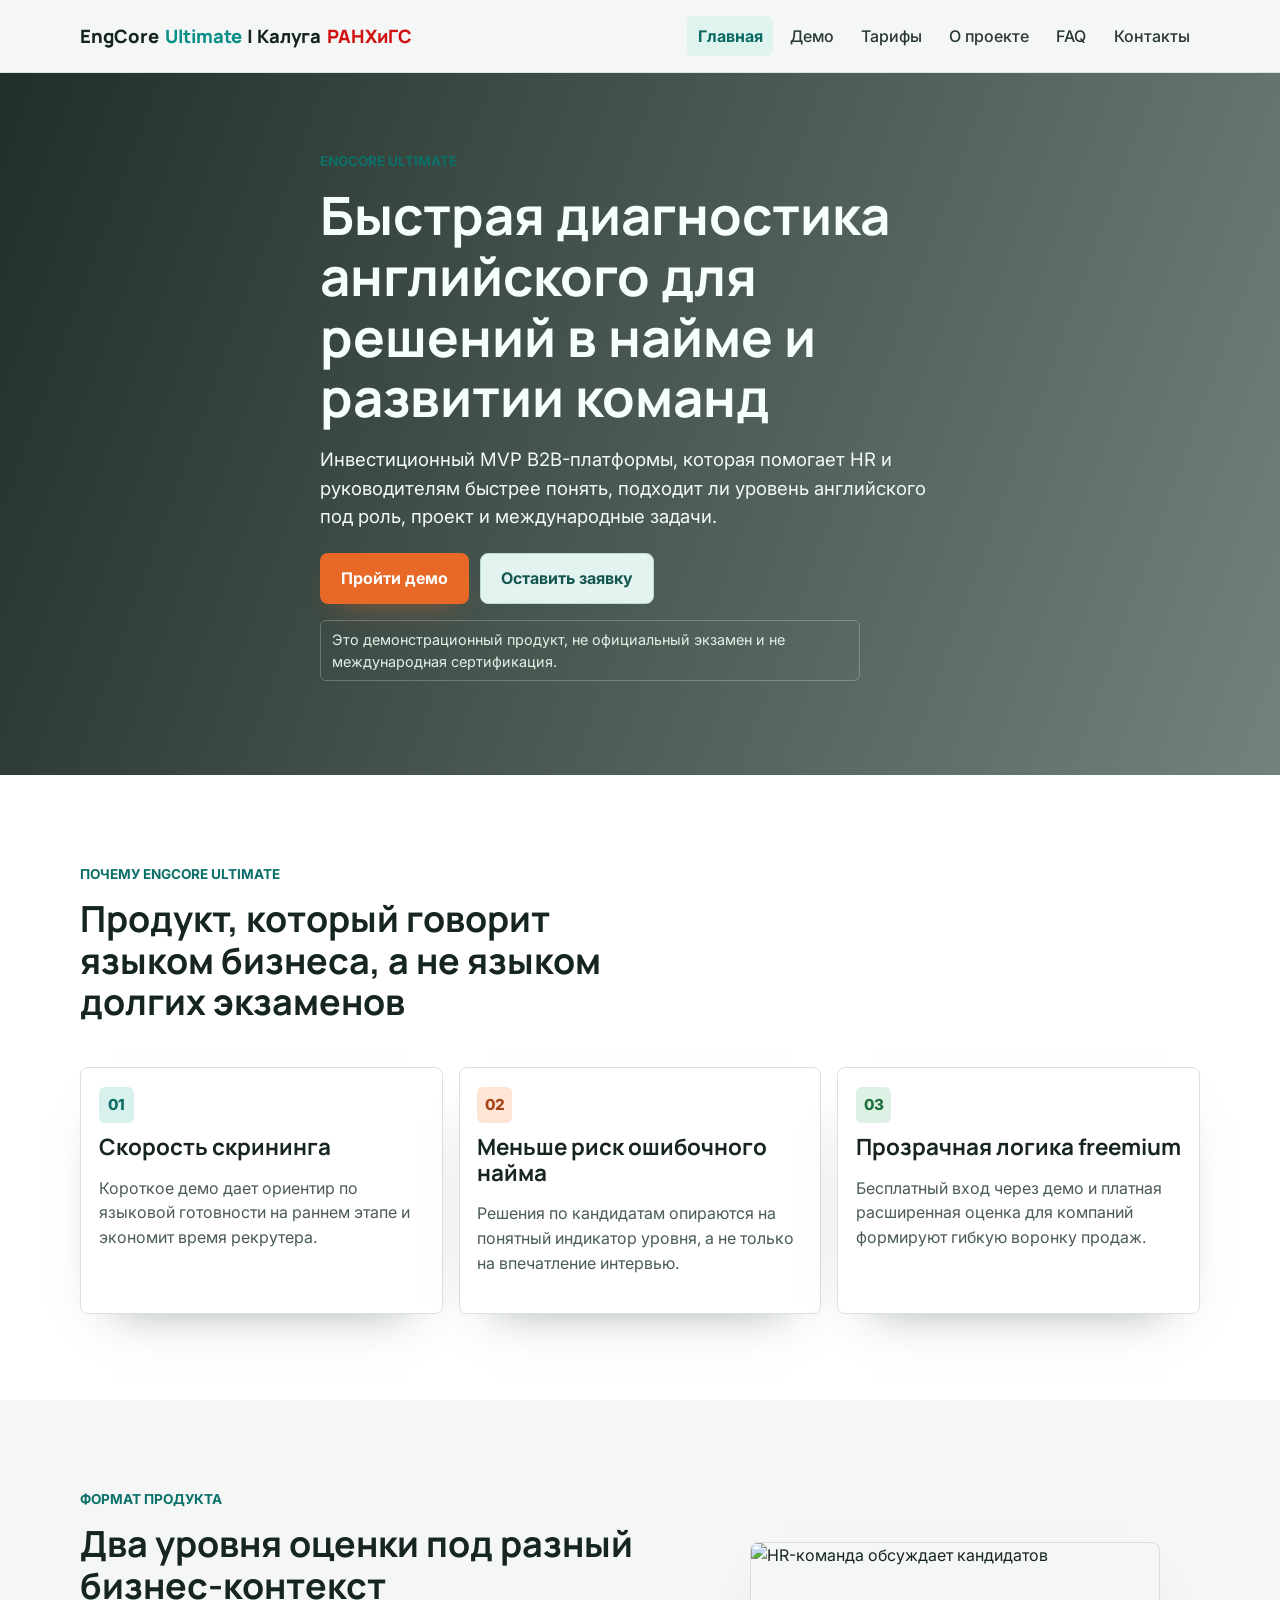
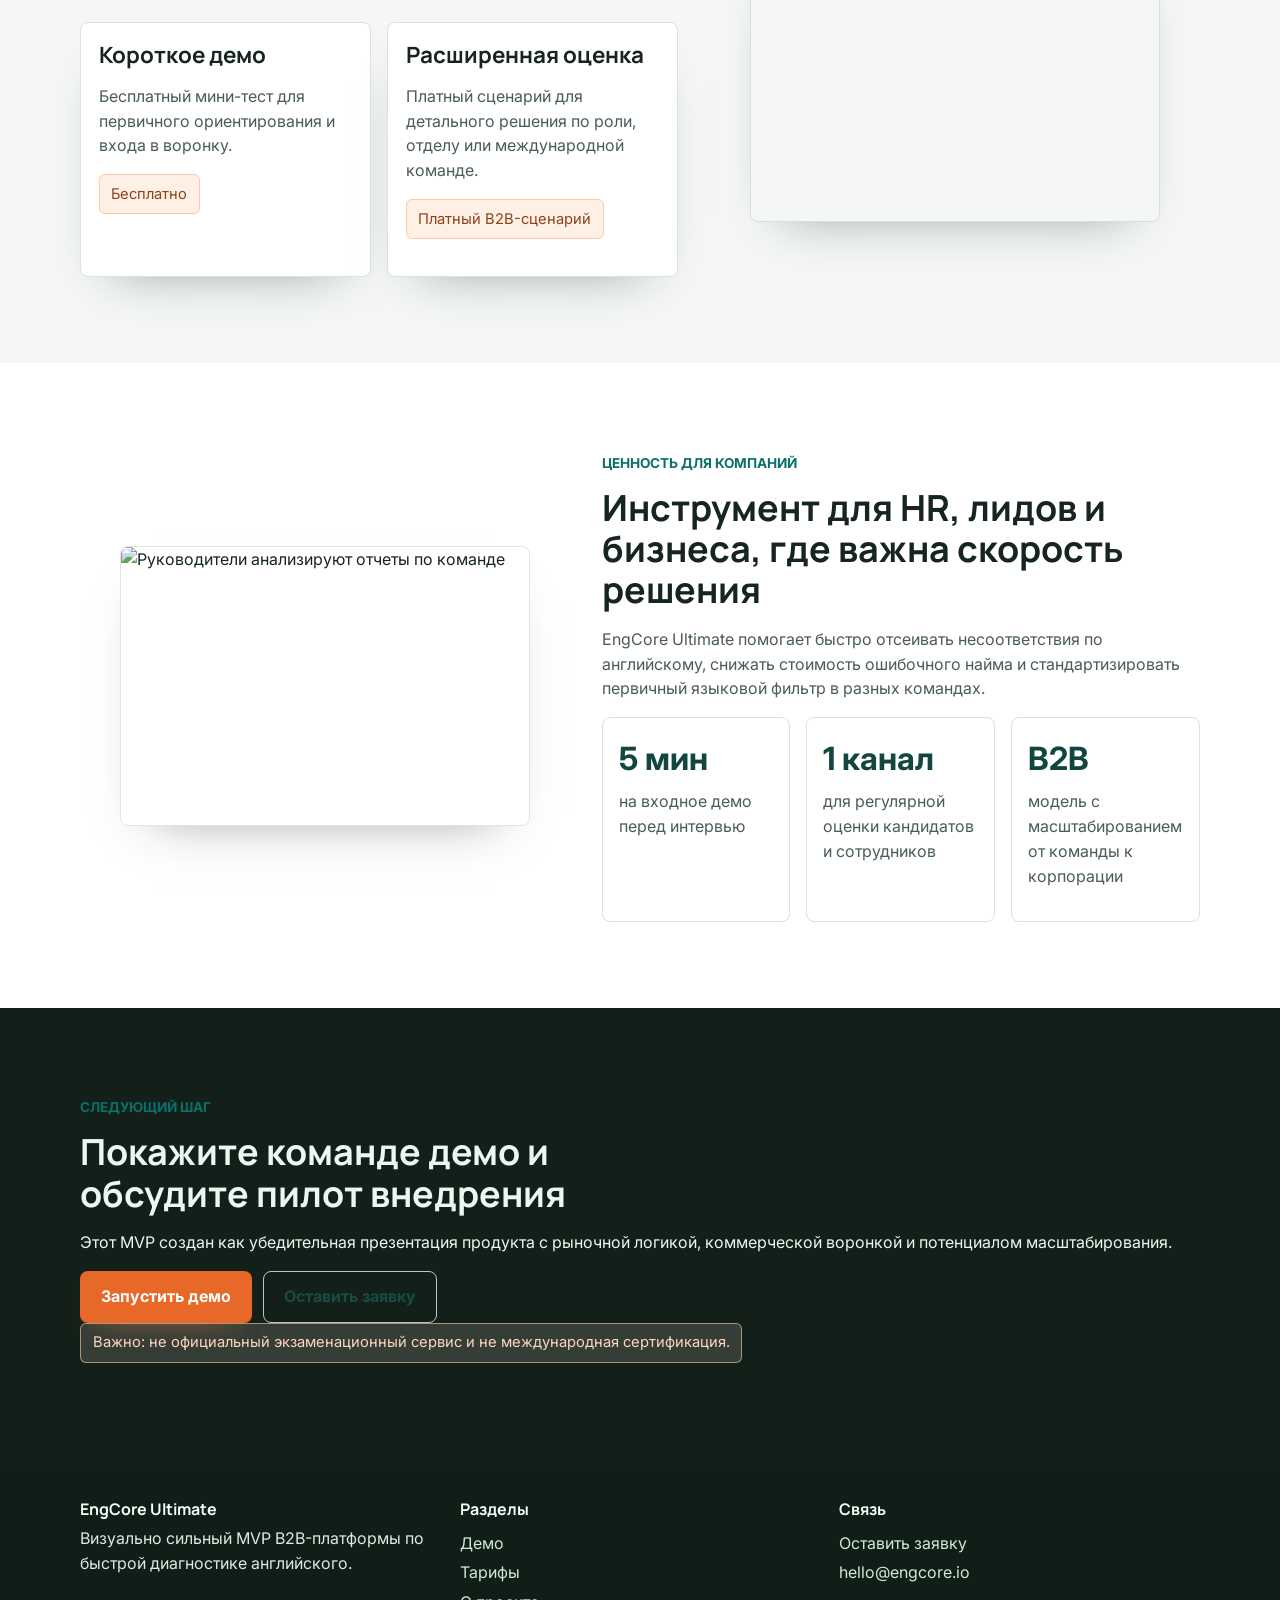
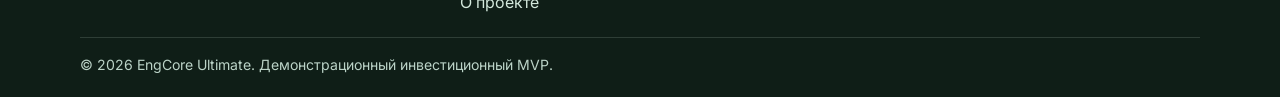
==== index.html @ 801c6eee "Initial commit" ====
<!doctype html>
<html lang="ru">
  <head>
    <meta charset="utf-8" />
    <meta name="viewport" content="width=device-width, initial-scale=1" />
    <title>EngCore Ultimate — B2B диагностика уровня английского</title>
    <meta
      name="description"
      content="EngCore Ultimate — визуально сильный MVP B2B-сервиса для быстрой диагностики английского у кандидатов и сотрудников."
    />
    <link rel="preconnect" href="https://fonts.googleapis.com" />
    <link rel="preconnect" href="https://fonts.gstatic.com" crossorigin />
    <link
      href="https://fonts.googleapis.com/css2?family=Inter:wght@400;500;600;700;800&family=Manrope:wght@600;700;800&display=swap"
      rel="stylesheet"
    />
    <link rel="stylesheet" href="assets/css/styles.css" />
  </head>
  <body data-page="home">
    <header class="site-header">
      <div class="container header-inner">
        <a class="logo" href="index.html"
          >EngCore <span>Ultimate</span> | Калуга <span class="logo-ranhigs">РАНХиГС</span></a
        >
        <button class="menu-toggle" type="button" aria-expanded="false" aria-controls="primary-nav">Меню</button>
        <nav class="primary-nav" id="primary-nav">
          <a href="index.html" data-page-link="home">Главная</a>
          <a href="demo.html" data-page-link="demo">Демо</a>
          <a href="pricing.html" data-page-link="pricing">Тарифы</a>
          <a href="about.html" data-page-link="about">О проекте</a>
          <a href="faq.html" data-page-link="faq">FAQ</a>
          <a href="contacts.html" data-page-link="contacts">Контакты</a>
        </nav>
      </div>
    </header>

    <main>
      <section
        class="hero"
        style="
          --hero-image: url('https://images.unsplash.com/photo-1552664730-d307ca884978?fm=webp&auto=format&fit=crop&w=1920&q=80');
        "
      >
        <div class="container hero__content" data-reveal>
          <span class="eyebrow">EngCore Ultimate</span>
          <h1>Быстрая диагностика английского для решений в найме и развитии команд</h1>
          <p class="lead">
            Инвестиционный MVP B2B-платформы, которая помогает HR и руководителям быстрее понять, подходит ли уровень
            английского под роль, проект и международные задачи.
          </p>
          <div class="hero-actions">
            <a class="btn btn-primary" href="demo.html">Пройти демо</a>
            <a class="btn btn-secondary" href="contacts.html#lead">Оставить заявку</a>
          </div>
          <p class="hero-note">Это демонстрационный продукт, не официальный экзамен и не международная сертификация.</p>
        </div>
      </section>

      <section class="section section--alt">
        <div class="container">
          <div class="section-head" data-reveal>
            <span class="eyebrow">Почему EngCore Ultimate</span>
            <h2 class="section-title">Продукт, который говорит языком бизнеса, а не языком долгих экзаменов</h2>
          </div>
          <div class="grid grid-3">
            <article class="feature" data-reveal>
              <span class="feature-icon feature-icon--teal">01</span>
              <h3>Скорость скрининга</h3>
              <p class="text-muted">
                Короткое демо дает ориентир по языковой готовности на раннем этапе и экономит время рекрутера.
              </p>
            </article>
            <article class="feature" data-reveal>
              <span class="feature-icon feature-icon--orange">02</span>
              <h3>Меньше риск ошибочного найма</h3>
              <p class="text-muted">
                Решения по кандидатам опираются на понятный индикатор уровня, а не только на впечатление интервью.
              </p>
            </article>
            <article class="feature" data-reveal>
              <span class="feature-icon feature-icon--green">03</span>
              <h3>Прозрачная логика freemium</h3>
              <p class="text-muted">
                Бесплатный вход через демо и платная расширенная оценка для компаний формируют гибкую воронку продаж.
              </p>
            </article>
          </div>
        </div>
      </section>

      <section class="section">
        <div class="container split">
          <div data-reveal>
            <span class="eyebrow">Формат продукта</span>
            <h2>Два уровня оценки под разный бизнес-контекст</h2>
            <div class="grid grid-2">
              <article class="feature">
                <h3>Короткое демо</h3>
                <p class="text-muted">Бесплатный мини-тест для первичного ориентирования и входа в воронку.</p>
                <p class="badge-disclaimer">Бесплатно</p>
              </article>
              <article class="feature">
                <h3>Расширенная оценка</h3>
                <p class="text-muted">
                  Платный сценарий для детального решения по роли, отделу или международной команде.
                </p>
                <p class="badge-disclaimer">Платный B2B-сценарий</p>
              </article>
            </div>
          </div>
          <figure class="media" data-reveal>
            <img
              src="https://images.unsplash.com/photo-1521791136064-7986c2920216?fm=webp&auto=format&fit=crop&w=1280&q=80"
              alt="HR-команда обсуждает кандидатов"
              loading="lazy"
              decoding="async"
            />
          </figure>
        </div>
      </section>

      <section class="section section--alt">
        <div class="container split split--reverse">
          <figure class="media" data-reveal>
            <img
              src="https://images.unsplash.com/photo-1454165804606-c3d57bc86b40?fm=webp&auto=format&fit=crop&w=1280&q=80"
              alt="Руководители анализируют отчеты по команде"
              loading="lazy"
              decoding="async"
            />
          </figure>
          <div data-reveal>
            <span class="eyebrow">Ценность для компаний</span>
            <h2>Инструмент для HR, лидов и бизнеса, где важна скорость решения</h2>
            <p class="text-muted">
              EngCore Ultimate помогает быстро отсеивать несоответствия по английскому, снижать стоимость ошибочного
              найма и стандартизировать первичный языковой фильтр в разных командах.
            </p>
            <div class="kpis">
              <article class="kpi">
                <strong>5 мин</strong>
                <p class="text-muted">на входное демо перед интервью</p>
              </article>
              <article class="kpi">
                <strong>1 канал</strong>
                <p class="text-muted">для регулярной оценки кандидатов и сотрудников</p>
              </article>
              <article class="kpi">
                <strong>B2B</strong>
                <p class="text-muted">модель с масштабированием от команды к корпорации</p>
              </article>
            </div>
          </div>
        </div>
      </section>

      <section class="section cta-band">
        <div class="container" data-reveal>
          <span class="eyebrow">Следующий шаг</span>
          <h2 class="section-title">Покажите команде демо и обсудите пилот внедрения</h2>
          <p>
            Этот MVP создан как убедительная презентация продукта с рыночной логикой, коммерческой воронкой и
            потенциалом масштабирования.
          </p>
          <div class="hero-actions">
            <a class="btn btn-primary" href="demo.html">Запустить демо</a>
            <a class="btn btn-ghost" href="contacts.html#lead">Оставить заявку</a>
          </div>
          <p class="badge-disclaimer">Важно: не официальный экзаменационный сервис и не международная сертификация.</p>
        </div>
      </section>
    </main>

    <footer class="site-footer">
      <div class="container footer-grid">
        <div>
          <h4>EngCore Ultimate</h4>
          <p>Визуально сильный MVP B2B-платформы по быстрой диагностике английского.</p>
        </div>
        <div>
          <h4>Разделы</h4>
          <a href="demo.html">Демо</a><br />
          <a href="pricing.html">Тарифы</a><br />
          <a href="about.html">О проекте</a>
        </div>
        <div>
          <h4>Связь</h4>
          <a href="contacts.html#lead">Оставить заявку</a><br />
          <a href="mailto:hello@engcore.io">hello@engcore.io</a>
        </div>
      </div>
      <div class="container footer-bottom">
        © <span data-current-year></span> EngCore Ultimate. Демонстрационный инвестиционный MVP.
      </div>
    </footer>

    <script src="assets/js/main.js"></script>
  </body>
</html>
---- assets/css/styles.css ----
:root {
  --bg-main: #f4f7f5;
  --bg-alt: #ffffff;
  --bg-strong: #132019;
  --text-main: #16251f;
  --text-muted: #4a5c55;
  --line: #d9e2dd;
  --teal: #0a8f88;
  --teal-dark: #0b6f6a;
  --orange: #e86827;
  --orange-soft: #fff0e6;
  --green: #228a47;
  --green-soft: #eaf7ef;
  --radius: 8px;
  --shadow: 0 24px 50px -35px rgba(20, 38, 28, 0.5);
  --container: min(1120px, 92vw);
  --transition: 220ms ease;
}

*,
*::before,
*::after {
  box-sizing: border-box;
}

html {
  scroll-behavior: smooth;
}

body {
  margin: 0;
  font-family: "Inter", "Segoe UI", sans-serif;
  color: var(--text-main);
  background: var(--bg-main);
  line-height: 1.55;
}

img {
  display: block;
  max-width: 100%;
  height: auto;
}

a {
  color: inherit;
  text-decoration: none;
}

p {
  margin: 0 0 1rem;
}

h1,
h2,
h3,
h4 {
  margin: 0 0 1rem;
  font-family: "Manrope", "Inter", sans-serif;
  line-height: 1.15;
  letter-spacing: 0;
}

h1 {
  font-size: 3.3rem;
}

h2 {
  font-size: 2.25rem;
}

h3 {
  font-size: 1.4rem;
}

.container {
  width: var(--container);
  margin-inline: auto;
}

.eyebrow {
  display: inline-block;
  margin-bottom: 0.8rem;
  color: var(--teal-dark);
  font-size: 0.85rem;
  font-weight: 700;
  text-transform: uppercase;
}

.lead {
  font-size: 1.16rem;
  max-width: 60ch;
  color: #f3faf6;
}

.text-muted {
  color: var(--text-muted);
}

.site-header {
  position: sticky;
  top: 0;
  z-index: 25;
  backdrop-filter: blur(10px);
  background: rgba(244, 247, 245, 0.93);
  border-bottom: 1px solid rgba(217, 226, 221, 0.85);
}

.header-inner {
  min-height: 72px;
  display: flex;
  align-items: center;
  justify-content: space-between;
  gap: 1rem;
}

.logo {
  display: inline-flex;
  align-items: baseline;
  gap: 0.35rem;
  font-family: "Manrope", "Inter", sans-serif;
  font-weight: 800;
  font-size: 1.15rem;
}

.logo span {
  color: var(--teal);
}

.logo span.logo-ranhigs {
  color: #d01212;
  font-weight: 900;
}

.menu-toggle {
  display: none;
  padding: 0.45rem 0.8rem;
  border: 1px solid var(--line);
  border-radius: 6px;
  background: var(--bg-alt);
  color: var(--text-main);
  font-weight: 600;
  cursor: pointer;
}

.primary-nav {
  display: flex;
  align-items: center;
  gap: 0.4rem;
}

.primary-nav a {
  padding: 0.45rem 0.65rem;
  border-radius: 6px;
  color: #293831;
  font-weight: 500;
  transition: background var(--transition), color var(--transition);
}

.primary-nav a:hover,
.primary-nav a:focus-visible {
  background: #ebf2ee;
  color: #102018;
}

.primary-nav a.is-active {
  background: #dff3ef;
  color: #0a6963;
  font-weight: 700;
}

.btn {
  display: inline-flex;
  align-items: center;
  justify-content: center;
  gap: 0.45rem;
  padding: 0.78rem 1.25rem;
  border-radius: var(--radius);
  border: 1px solid transparent;
  font-weight: 700;
  transition: transform var(--transition), box-shadow var(--transition), background var(--transition),
    color var(--transition), border-color var(--transition);
  cursor: pointer;
}

.btn:focus-visible {
  outline: 3px solid #ffd3b8;
  outline-offset: 2px;
}

.btn-primary {
  background: var(--orange);
  color: #fff;
  box-shadow: 0 14px 28px -18px rgba(232, 104, 39, 0.7);
}

.btn-primary:hover {
  background: #d75f21;
  transform: translateY(-1px);
}

.btn-secondary {
  background: #e3f3ef;
  color: #15574f;
  border-color: #b9dbd3;
}

.btn-secondary:hover {
  background: #d6ece6;
  transform: translateY(-1px);
}

.btn-ghost {
  background: transparent;
  border-color: #accdc5;
  color: #194b43;
}

.btn-ghost:hover {
  background: #e6f3ef;
}

.hero {
  color: #f6fff9;
  min-height: 78vh;
  display: flex;
  align-items: flex-end;
  padding: clamp(3.5rem, 8vh, 5.5rem) 0;
  background-image: linear-gradient(110deg, rgba(10, 25, 18, 0.9), rgba(15, 38, 29, 0.56)),
    var(--hero-image);
  background-size: cover;
  background-position: center;
}

.hero--short {
  min-height: 56vh;
}

.hero__content {
  max-width: 64ch;
}

.hero h1 {
  margin-bottom: 1.05rem;
}

.hero p {
  margin-bottom: 1.35rem;
  max-width: 60ch;
}

.hero-actions {
  display: flex;
  flex-wrap: wrap;
  gap: 0.7rem;
}

.hero-note {
  margin-top: 1rem;
  display: inline-flex;
  align-items: center;
  padding: 0.45rem 0.7rem;
  border: 1px solid rgba(255, 255, 255, 0.24);
  border-radius: 6px;
  font-size: 0.9rem;
  color: #def2e8;
}

.section {
  padding: clamp(3rem, 7vw, 5.4rem) 0;
}

.section--alt {
  background: var(--bg-alt);
}

.section-title {
  max-width: 22ch;
}

.section-head {
  margin-bottom: clamp(1.8rem, 4vw, 2.8rem);
}

.grid {
  display: grid;
  gap: 1rem;
}

.grid-3 {
  grid-template-columns: repeat(3, minmax(0, 1fr));
}

.grid-2 {
  grid-template-columns: repeat(2, minmax(0, 1fr));
}

.feature {
  background: var(--bg-alt);
  border: 1px solid var(--line);
  border-radius: var(--radius);
  padding: 1.2rem 1.1rem 1.3rem;
  box-shadow: var(--shadow);
  transition: transform var(--transition), border-color var(--transition);
}

.feature:hover {
  transform: translateY(-2px);
  border-color: #c1d4cd;
}

.feature-icon {
  width: 2.2rem;
  height: 2.2rem;
  border-radius: 6px;
  display: inline-flex;
  align-items: center;
  justify-content: center;
  margin-bottom: 0.7rem;
  font-weight: 800;
  font-size: 0.95rem;
}

.feature-icon--teal {
  color: #0f6d66;
  background: #d8f1ed;
}

.feature-icon--orange {
  color: #a34718;
  background: #ffe5d5;
}

.feature-icon--green {
  color: #1f703e;
  background: #ddf2e4;
}

.split {
  display: grid;
  gap: clamp(1.2rem, 3vw, 2rem);
  grid-template-columns: 1.1fr 0.9fr;
  align-items: center;
}

.split--reverse {
  grid-template-columns: 0.9fr 1.1fr;
}

.media {
  border-radius: var(--radius);
  overflow: hidden;
  min-height: 280px;
  border: 1px solid rgba(26, 41, 32, 0.12);
  box-shadow: var(--shadow);
}

.media img {
  width: 100%;
  height: 100%;
  object-fit: cover;
}

.kpis {
  display: grid;
  grid-template-columns: repeat(3, minmax(0, 1fr));
  gap: 1rem;
}

.kpi {
  background: #fff;
  border: 1px solid var(--line);
  border-radius: 8px;
  padding: 1rem;
}

.kpi strong {
  display: block;
  margin-bottom: 0.35rem;
  font-size: 2rem;
  color: #12473f;
}

.badge-disclaimer {
  display: inline-flex;
  align-items: center;
  padding: 0.48rem 0.72rem;
  border-radius: 6px;
  border: 1px solid #ffc8a6;
  background: var(--orange-soft);
  color: #8b4318;
  font-size: 0.92rem;
}

.cta-band {
  background: var(--bg-strong);
  color: #eaf8f1;
}

.cta-band .section-title,
.cta-band p {
  color: #eaf8f1;
}

.cta-band .badge-disclaimer {
  background: rgba(255, 240, 230, 0.14);
  border-color: rgba(255, 200, 166, 0.6);
  color: #ffd6be;
}

.pricing-grid {
  display: grid;
  gap: 1rem;
  grid-template-columns: repeat(3, minmax(0, 1fr));
}

.pricing-card {
  background: #fff;
  border: 1px solid #dbe5df;
  border-radius: 8px;
  padding: 1.2rem 1.05rem;
  display: flex;
  flex-direction: column;
  gap: 0.8rem;
}

.pricing-card h3 {
  margin-bottom: 0;
}

.pricing-card ul {
  margin: 0;
  padding-left: 1.1rem;
  color: var(--text-muted);
}

.pricing-card li + li {
  margin-top: 0.45rem;
}

.pricing-card--recommended {
  border-color: #7ec6b7;
  background: #f4fffb;
  box-shadow: 0 26px 46px -34px rgba(12, 73, 62, 0.6);
  position: relative;
}

.pricing-mark {
  position: absolute;
  top: 0.8rem;
  right: 0.8rem;
  font-size: 0.74rem;
  font-weight: 700;
  text-transform: uppercase;
  color: #0f695f;
  background: #d3f1ea;
  border-radius: 5px;
  padding: 0.24rem 0.5rem;
}

.faq-list {
  display: grid;
  gap: 0.75rem;
}

.faq-item {
  border-radius: 8px;
  border: 1px solid var(--line);
  background: #fff;
  padding: 0.2rem 0.9rem;
}

.faq-item summary {
  list-style: none;
  cursor: pointer;
  font-weight: 700;
  padding: 0.9rem 0;
}

.faq-item summary::-webkit-details-marker {
  display: none;
}

.faq-item[open] {
  border-color: #b9d4cc;
}

.faq-item p {
  margin-top: 0;
  color: var(--text-muted);
}

.contact-wrap {
  display: grid;
  gap: 1rem;
  grid-template-columns: 1fr 1fr;
}

.contact-meta {
  border: 1px solid var(--line);
  border-radius: 8px;
  background: #fff;
  padding: 1.1rem;
}

.contact-meta h3 {
  margin-bottom: 0.6rem;
}

.contact-meta p + p {
  margin-top: 0.7rem;
}

.lead-form {
  border: 1px solid var(--line);
  border-radius: 8px;
  background: #fff;
  padding: 1.1rem;
}

.form-grid {
  display: grid;
  gap: 0.85rem;
}

.form-grid--two {
  grid-template-columns: 1fr 1fr;
}

label {
  display: grid;
  gap: 0.35rem;
  font-size: 0.95rem;
  color: #33473f;
}

input,
textarea,
select {
  width: 100%;
  border: 1px solid #c6d7d1;
  border-radius: 6px;
  padding: 0.62rem 0.68rem;
  font: inherit;
  color: inherit;
  background: #fff;
}

textarea {
  min-height: 120px;
  resize: vertical;
}

input:focus-visible,
textarea:focus-visible,
select:focus-visible {
  outline: 3px solid #ffd7bd;
  outline-offset: 1px;
}

.form-note {
  margin-top: 0.8rem;
  font-size: 0.88rem;
  color: var(--text-muted);
}

.form-status {
  margin-top: 0.75rem;
  font-size: 0.92rem;
  color: #0a5c4f;
}

.demo-layout {
  display: grid;
  gap: 1rem;
  grid-template-columns: 1fr 1fr;
}

.demo-shell {
  border: 1px solid #c9dad3;
  border-radius: 8px;
  background: #fff;
  padding: 1.1rem;
  box-shadow: var(--shadow);
}

.demo-progress {
  width: 100%;
  height: 10px;
  border-radius: 6px;
  background: #e8efeb;
  overflow: hidden;
}

.demo-progress span {
  display: block;
  width: 0;
  height: 100%;
  background: linear-gradient(90deg, #0c958d, #1ca769);
  transition: width var(--transition);
}

.demo-step {
  margin-top: 0.7rem;
  margin-bottom: 0.4rem;
  color: #41554d;
  font-size: 0.92rem;
}

.demo-question {
  margin-bottom: 1rem;
}

.demo-options {
  display: grid;
  gap: 0.6rem;
}

.demo-option {
  text-align: left;
  padding: 0.7rem 0.8rem;
  border: 1px solid #c6d6cf;
  border-radius: 7px;
  background: #fff;
  color: #274038;
  font: inherit;
  cursor: pointer;
  transition: background var(--transition), border-color var(--transition), transform var(--transition);
}

.demo-option:hover {
  border-color: #9ec0b6;
  background: #f2fbf8;
  transform: translateY(-1px);
}

.demo-option.is-selected {
  border-color: #6ab8a4;
  background: #dff4ed;
  color: #11443c;
  font-weight: 600;
}

.demo-controls {
  margin-top: 1rem;
  display: flex;
  justify-content: space-between;
  gap: 0.6rem;
}

.demo-result {
  margin-top: 1rem;
  border: 1px solid #b8d5cc;
  border-radius: 8px;
  background: #effaf5;
  padding: 1rem;
}

.demo-score {
  font-size: 1.8rem;
  font-family: "Manrope", "Inter", sans-serif;
  font-weight: 800;
  margin-bottom: 0.3rem;
  color: #0f5a4d;
}

.demo-result-actions {
  margin-top: 0.8rem;
  display: flex;
  gap: 0.65rem;
  flex-wrap: wrap;
}

.demo-image {
  border-radius: 8px;
  overflow: hidden;
  border: 1px solid rgba(26, 41, 32, 0.12);
}

.demo-image img {
  width: 100%;
  height: 100%;
  object-fit: cover;
}

.site-footer {
  background: #0f1e17;
  color: #dceae3;
  padding-top: 2.2rem;
}

.footer-grid {
  display: grid;
  gap: 1.2rem;
  grid-template-columns: repeat(3, minmax(0, 1fr));
}

.footer-grid h4 {
  margin-bottom: 0.45rem;
  font-size: 1rem;
  color: #f3fff8;
}

.footer-grid a {
  display: inline-flex;
  margin-top: 0.3rem;
  color: #d3e8dc;
}

.footer-grid a:hover {
  color: #ffffff;
}

.footer-bottom {
  border-top: 1px solid rgba(223, 237, 229, 0.15);
  margin-top: 1.4rem;
  padding: 1rem 0 1.3rem;
  font-size: 0.88rem;
  color: #bbd3c7;
}

[data-reveal] {
  opacity: 0;
  transform: translateY(24px);
  transition: opacity 460ms ease, transform 460ms ease;
}

[data-reveal].is-visible {
  opacity: 1;
  transform: translateY(0);
}

@media (max-width: 980px) {
  .grid-3,
  .pricing-grid,
  .kpis {
    grid-template-columns: repeat(2, minmax(0, 1fr));
  }

  .split,
  .split--reverse,
  .contact-wrap,
  .demo-layout,
  .footer-grid {
    grid-template-columns: 1fr;
  }
}

@media (max-width: 880px) {
  .menu-toggle {
    display: inline-flex;
  }

  .primary-nav {
    position: absolute;
    top: 71px;
    right: 4vw;
    width: min(300px, 84vw);
    display: none;
    flex-direction: column;
    align-items: stretch;
    gap: 0.1rem;
    padding: 0.55rem;
    background: #fff;
    border-radius: 8px;
    border: 1px solid #d7e3dd;
    box-shadow: var(--shadow);
  }

  .primary-nav.is-open {
    display: flex;
  }

  .primary-nav a {
    padding: 0.62rem 0.7rem;
  }
}

@media (max-width: 760px) {
  h1 {
    font-size: 2.3rem;
  }

  h2 {
    font-size: 1.8rem;
  }

  h3 {
    font-size: 1.28rem;
  }

  .lead {
    font-size: 1.05rem;
  }

  .hero {
    min-height: 74vh;
  }

  .hero--short {
    min-height: 52vh;
  }

  .grid-3,
  .grid-2,
  .pricing-grid,
  .kpis,
  .form-grid--two {
    grid-template-columns: 1fr;
  }

  .demo-shell,
  .lead-form,
  .contact-meta,
  .feature,
  .pricing-card,
  .kpi {
    padding: 1rem;
  }
}

@media (prefers-reduced-motion: reduce) {
  *,
  *::before,
  *::after {
    animation: none !important;
    transition: none !important;
    scroll-behavior: auto !important;
  }

  [data-reveal] {
    opacity: 1;
    transform: none;
  }
}
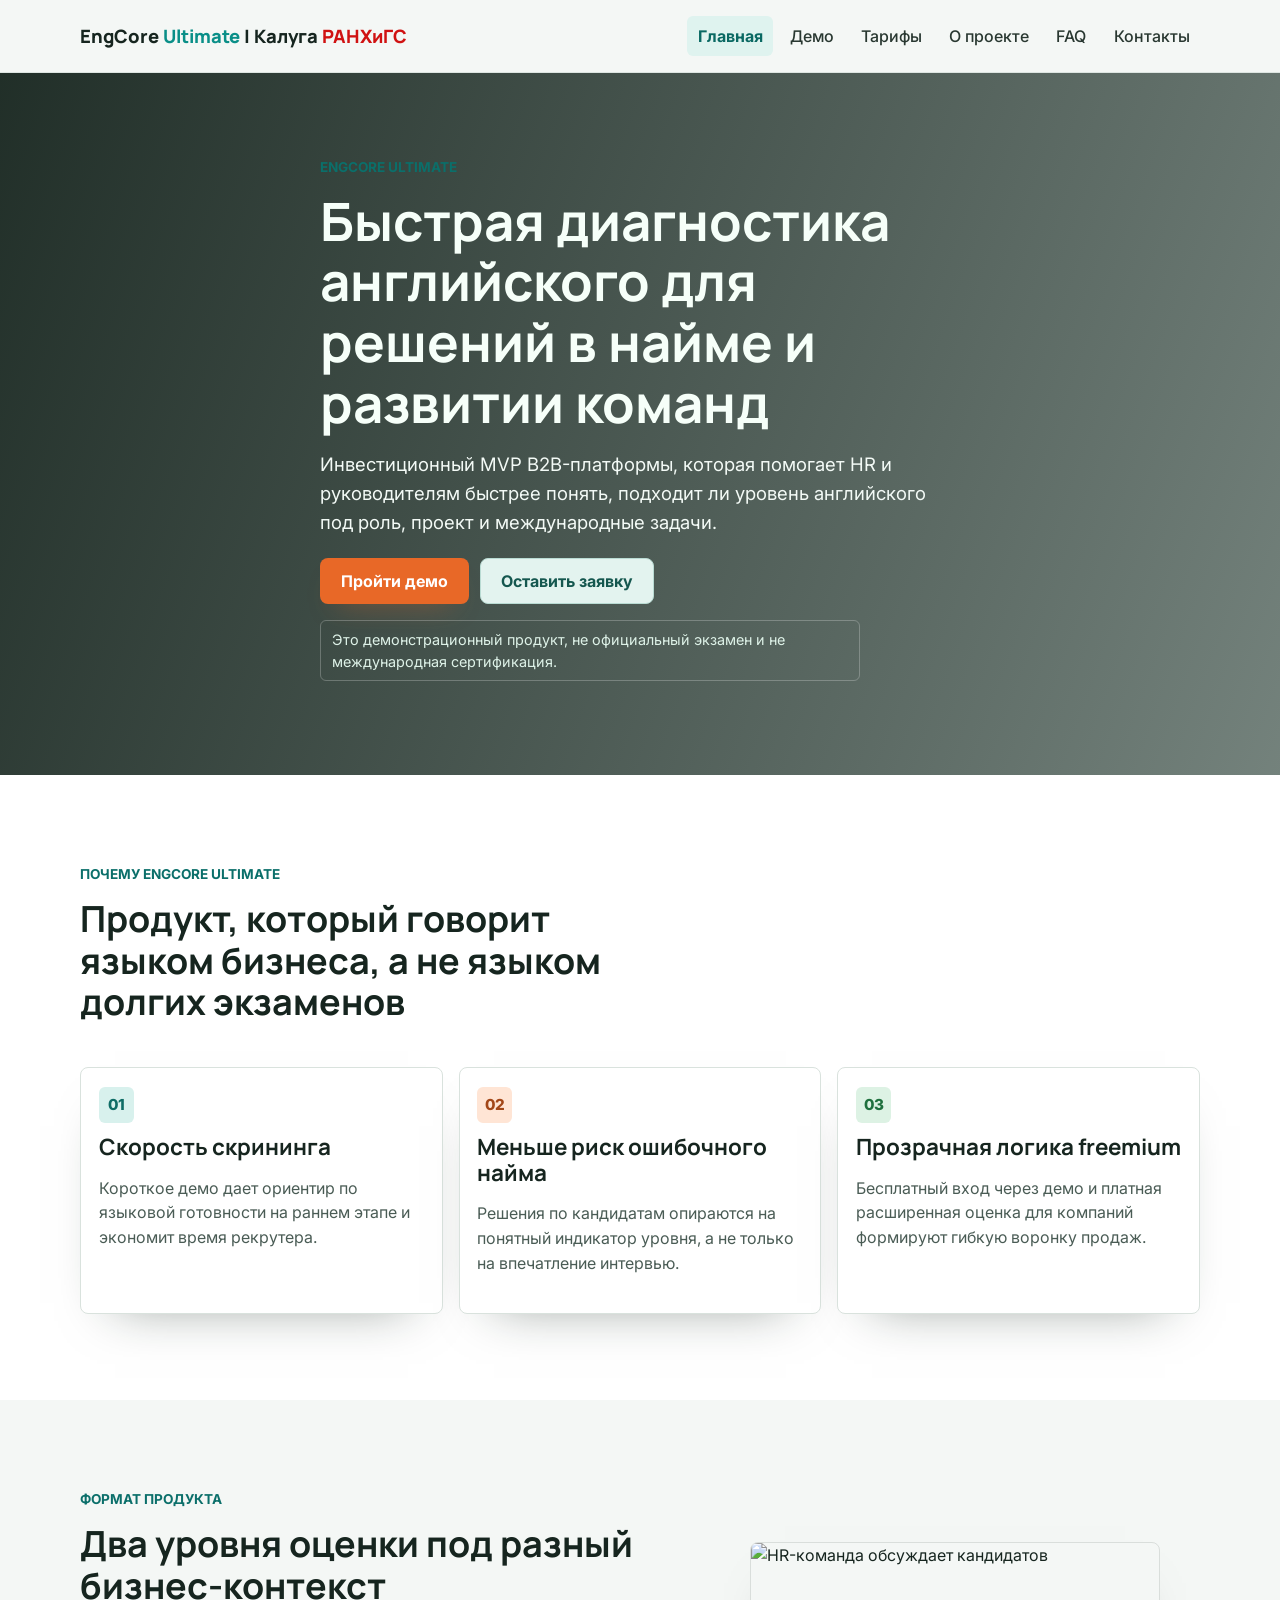
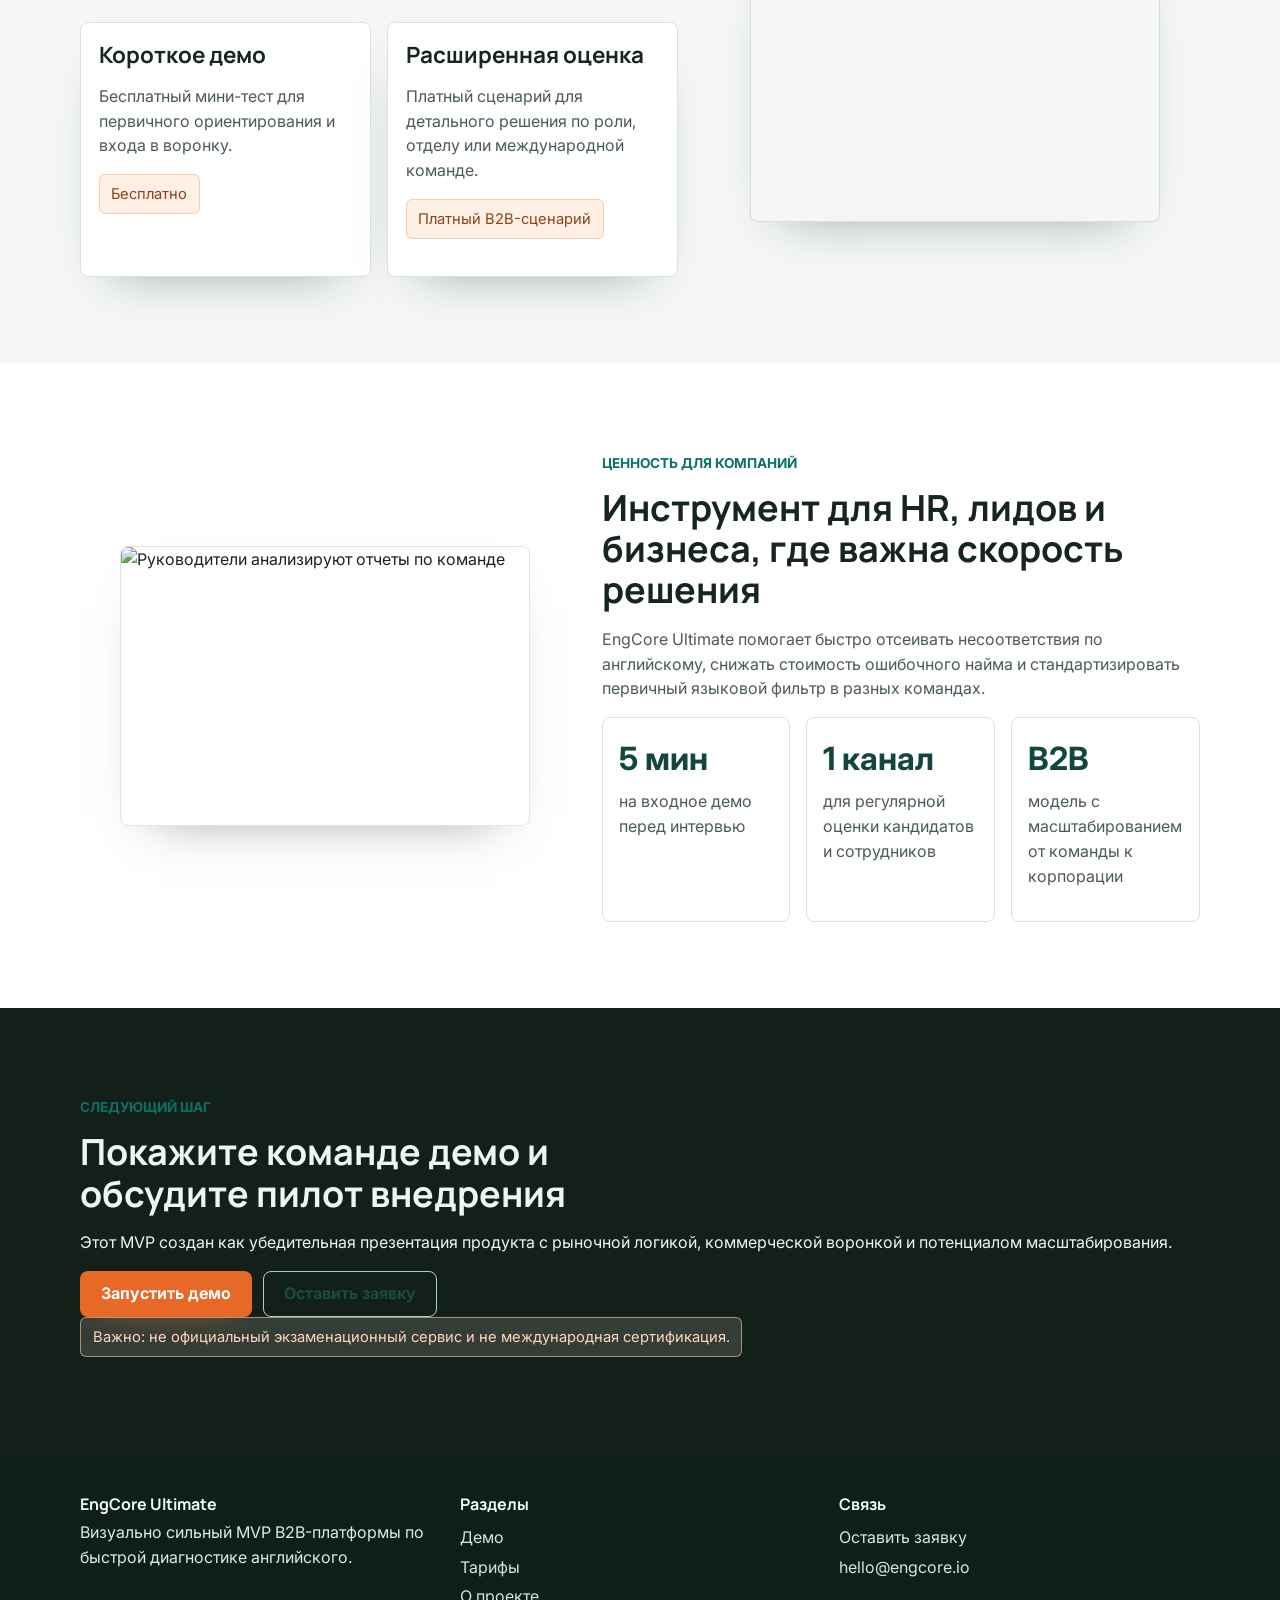
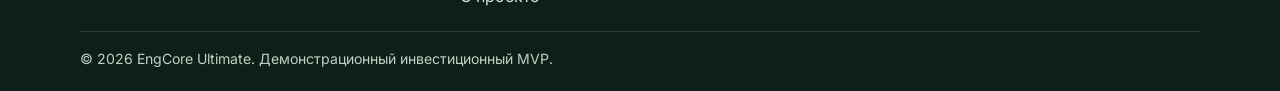
==== commit 49b5e472: "12" ====
--- a/index.html
+++ b/index.html
@@ -19,9 +19,13 @@
   <body data-page="home">
     <header class="site-header">
       <div class="container header-inner">
-        <a class="logo" href="index.html"
-          >EngCore <span>Ultimate</span> | Калуга <span class="logo-ranhigs">РАНХиГС</span></a
-        >
+        <a class="logo" href="index.html">
+          <span class="logo-full">
+            EngCore <span class="logo-ultimate">Ultimate</span> | Калуга
+            <span class="logo-ranhigs">РАНХиГС</span>
+          </span>
+          <span class="logo-mobile">EngCore | <span class="logo-ranhigs">РАНХиГС</span></span>
+        </a>
         <button class="menu-toggle" type="button" aria-expanded="false" aria-controls="primary-nav">Меню</button>
         <nav class="primary-nav" id="primary-nav">
           <a href="index.html" data-page-link="home">Главная</a>
--- a/assets/css/styles.css
+++ b/assets/css/styles.css
@@ -33,6 +33,7 @@
   color: var(--text-main);
   background: var(--bg-main);
   line-height: 1.55;
+  overflow-x: hidden;
 }
 
 img {
@@ -111,23 +112,36 @@
   align-items: center;
   justify-content: space-between;
   gap: 1rem;
+  position: relative;
 }
 
 .logo {
   display: inline-flex;
-  align-items: baseline;
+  align-items: center;
   gap: 0.35rem;
   font-family: "Manrope", "Inter", sans-serif;
   font-weight: 800;
   font-size: 1.15rem;
-}
-
-.logo span {
+  line-height: 1.2;
+  min-width: 0;
+  max-width: 100%;
+}
+
+.logo-full,
+.logo-mobile {
+  display: inline;
+}
+
+.logo-mobile {
+  display: none;
+}
+
+.logo .logo-ultimate {
   color: var(--teal);
 }
 
 .logo span.logo-ranhigs {
-  color: #d01212;
+  color: #d01212 !important;
   font-weight: 900;
 }
 
@@ -140,6 +154,9 @@
   color: var(--text-main);
   font-weight: 600;
   cursor: pointer;
+  min-height: 44px;
+  min-width: 88px;
+  flex-shrink: 0;
 }
 
 .primary-nav {
@@ -180,6 +197,9 @@
   transition: transform var(--transition), box-shadow var(--transition), background var(--transition),
     color var(--transition), border-color var(--transition);
   cursor: pointer;
+  text-align: center;
+  line-height: 1.2;
+  white-space: normal;
 }
 
 .btn:focus-visible {
@@ -263,6 +283,7 @@
   border-radius: 6px;
   font-size: 0.9rem;
   color: #def2e8;
+  max-width: 100%;
 }
 
 .section {
@@ -746,15 +767,35 @@
 }
 
 @media (max-width: 880px) {
+  .header-inner {
+    min-height: 68px;
+    gap: 0.5rem;
+  }
+
+  .logo {
+    font-size: 1rem;
+    max-width: calc(100% - 120px);
+  }
+
+  .logo-full {
+    display: none;
+  }
+
+  .logo-mobile {
+    display: inline;
+  }
+
   .menu-toggle {
     display: inline-flex;
+    align-items: center;
+    justify-content: center;
   }
 
   .primary-nav {
     position: absolute;
-    top: 71px;
-    right: 4vw;
-    width: min(300px, 84vw);
+    top: calc(100% + 8px);
+    left: 0;
+    right: 0;
     display: none;
     flex-direction: column;
     align-items: stretch;
@@ -764,6 +805,10 @@
     border-radius: 8px;
     border: 1px solid #d7e3dd;
     box-shadow: var(--shadow);
+    max-height: min(70vh, 420px);
+    overflow-y: auto;
+    overscroll-behavior: contain;
+    z-index: 40;
   }
 
   .primary-nav.is-open {
@@ -771,7 +816,10 @@
   }
 
   .primary-nav a {
-    padding: 0.62rem 0.7rem;
+    min-height: 44px;
+    display: flex;
+    align-items: center;
+    padding: 0.62rem 0.72rem;
   }
 }
 
@@ -792,12 +840,33 @@
     font-size: 1.05rem;
   }
 
+  .section {
+    padding: 2.4rem 0;
+  }
+
+  .section-head {
+    margin-bottom: 1.45rem;
+  }
+
   .hero {
-    min-height: 74vh;
+    min-height: 67vh;
+    padding: 2.8rem 0;
   }
 
   .hero--short {
-    min-height: 52vh;
+    min-height: 46vh;
+  }
+
+  .hero-actions,
+  .demo-result-actions {
+    display: grid;
+    grid-template-columns: 1fr;
+    gap: 0.6rem;
+  }
+
+  .hero-actions .btn,
+  .demo-result-actions .btn {
+    width: 100%;
   }
 
   .grid-3,
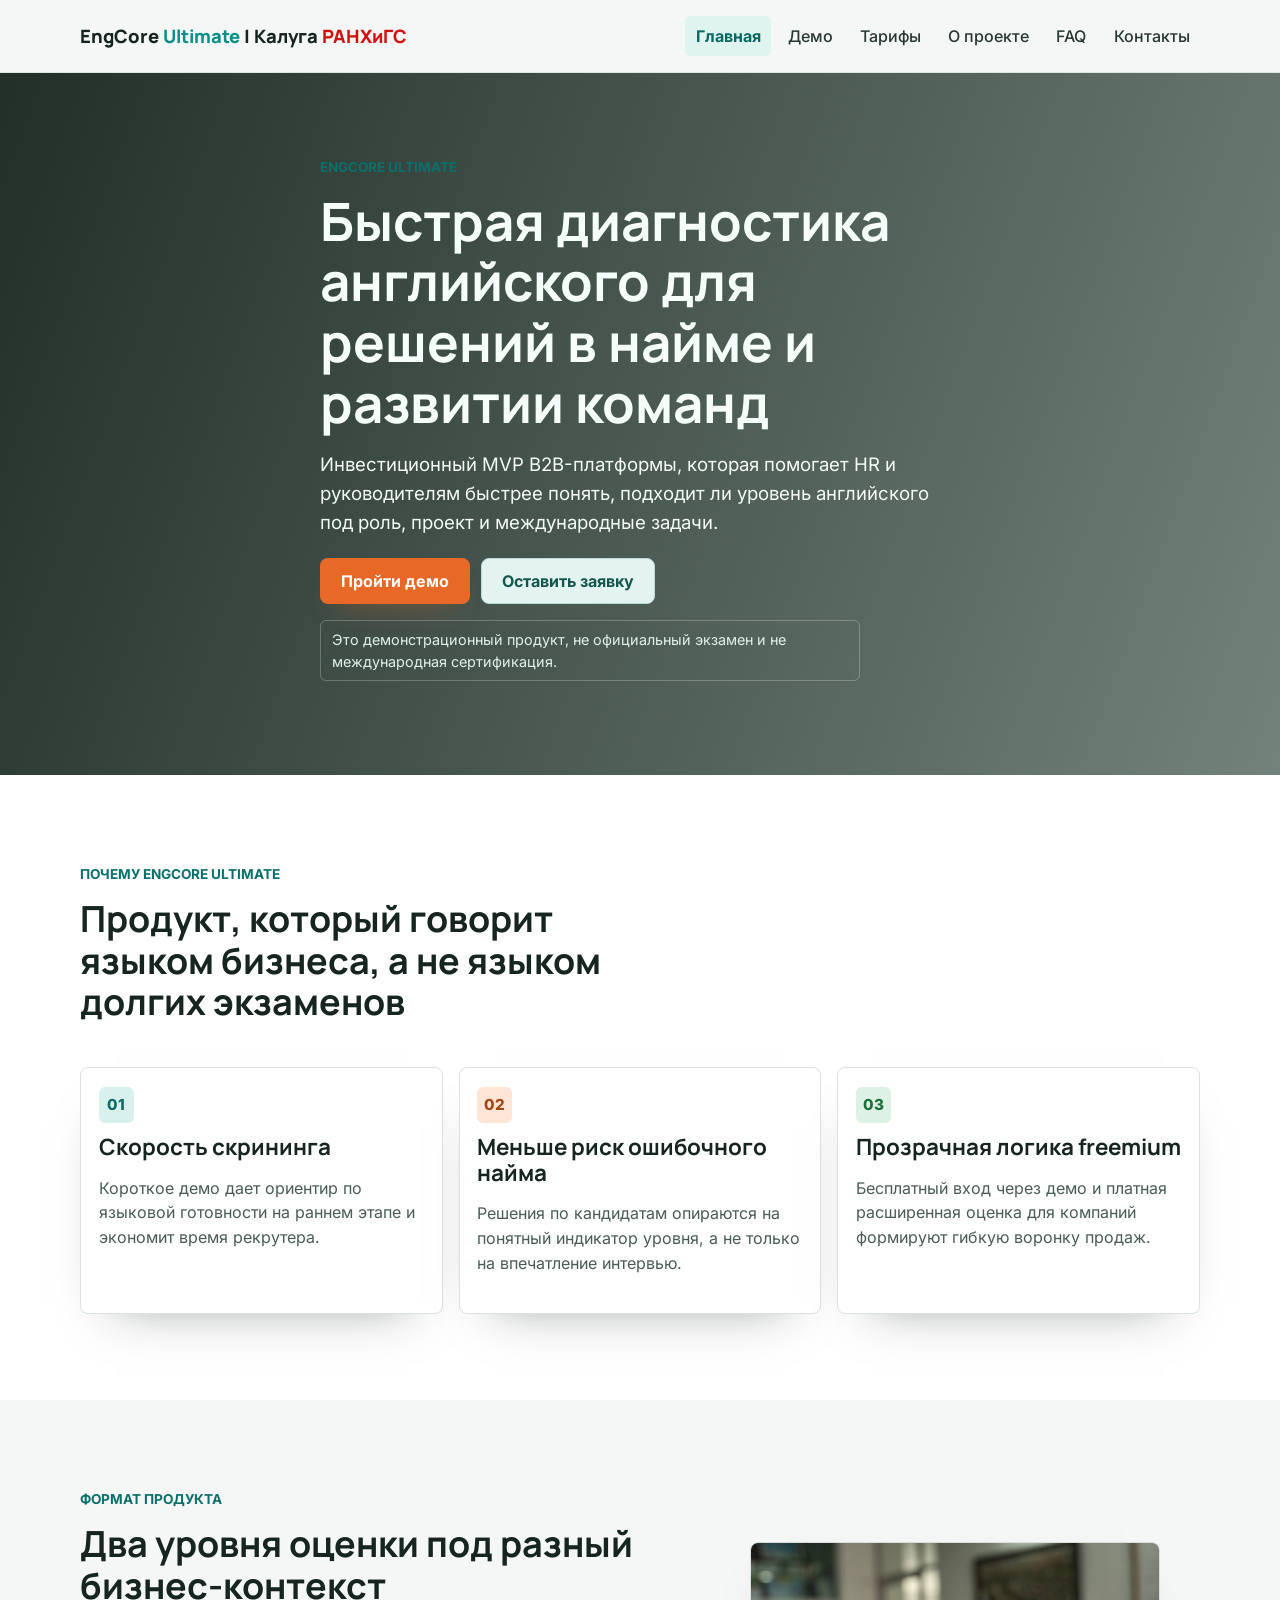
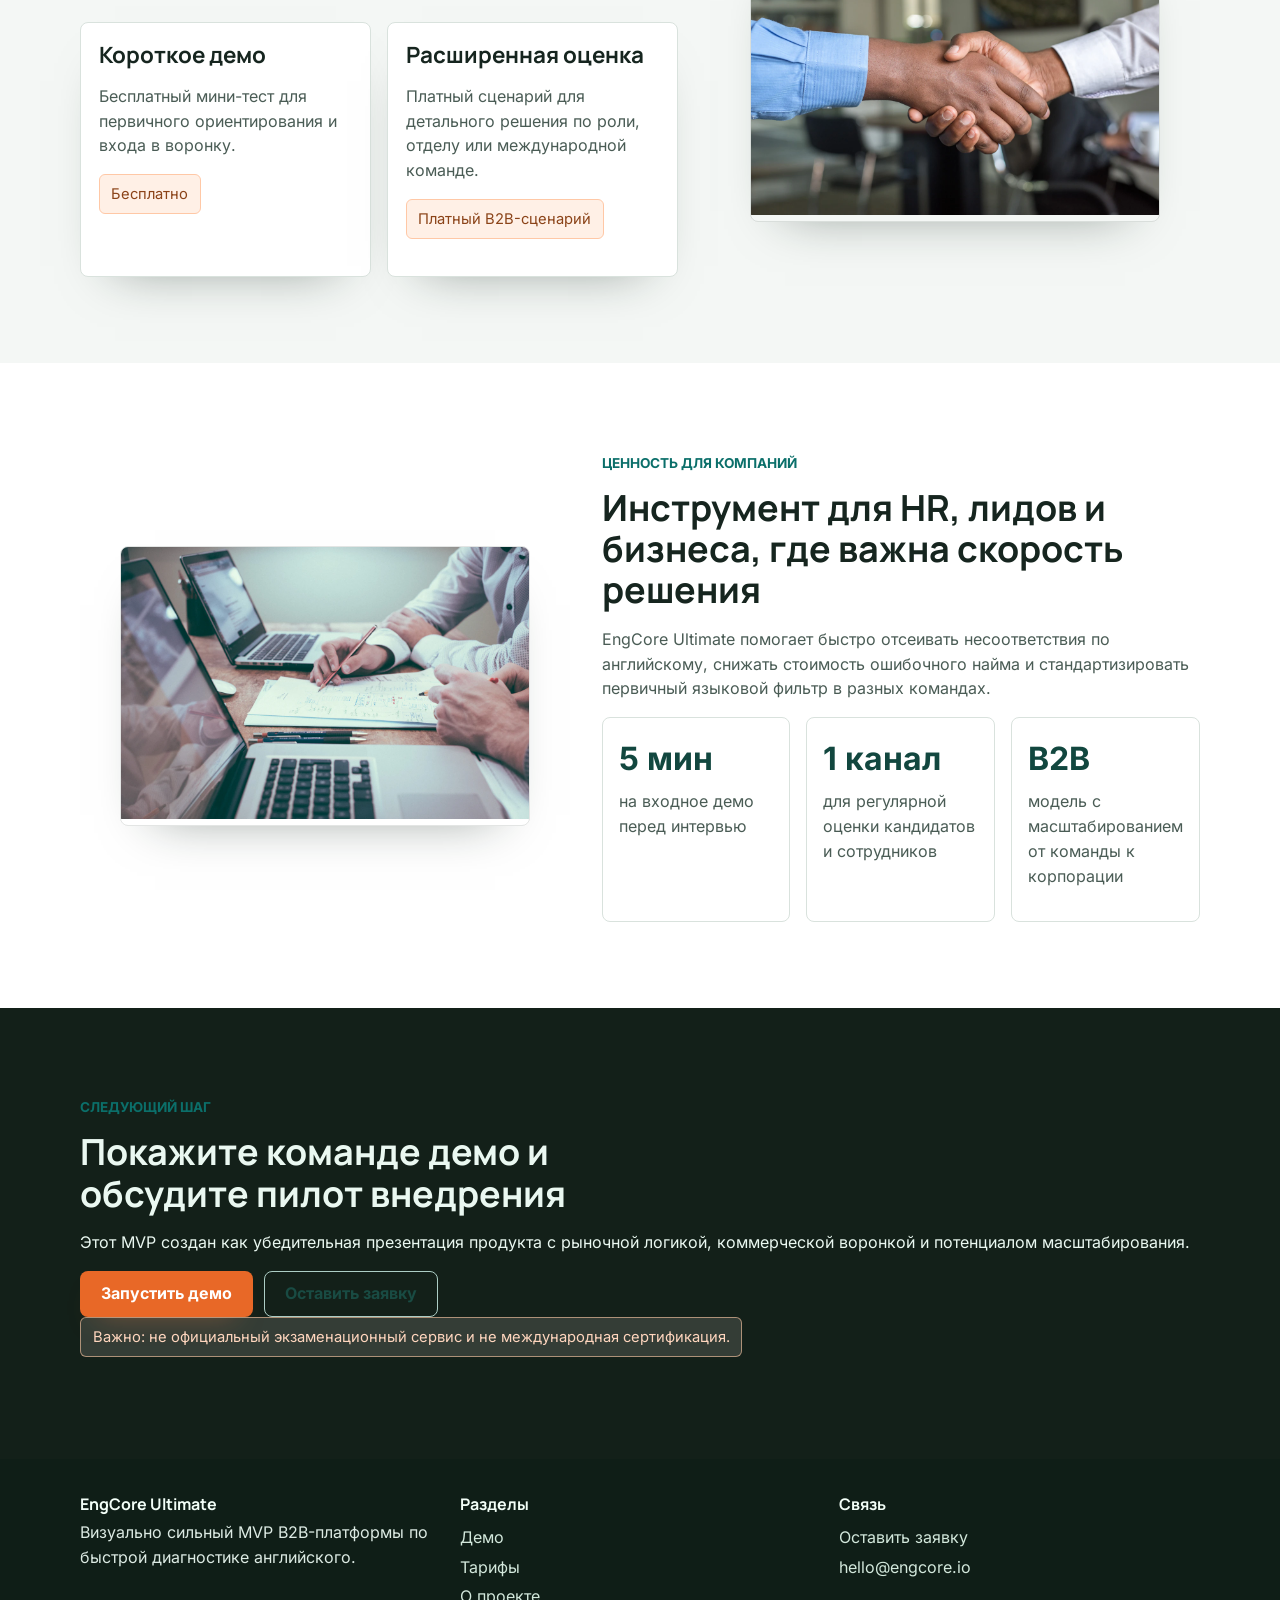
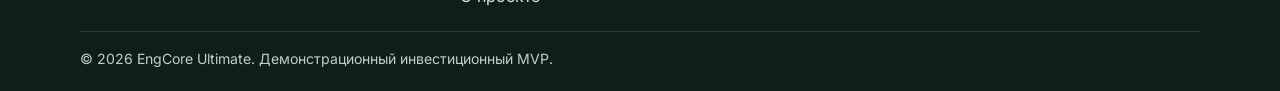
==== commit 2da3c55c: "123" ====
--- a/index.html
+++ b/index.html
@@ -8,13 +8,7 @@
       name="description"
       content="EngCore Ultimate — визуально сильный MVP B2B-сервиса для быстрой диагностики английского у кандидатов и сотрудников."
     />
-    <link rel="preconnect" href="https://fonts.googleapis.com" />
-    <link rel="preconnect" href="https://fonts.gstatic.com" crossorigin />
-    <link
-      href="https://fonts.googleapis.com/css2?family=Inter:wght@400;500;600;700;800&family=Manrope:wght@600;700;800&display=swap"
-      rel="stylesheet"
-    />
-    <link rel="stylesheet" href="assets/css/styles.css" />
+    <link rel="stylesheet" href="assets/css/styles.css?v=20260410d" />
   </head>
   <body data-page="home">
     <header class="site-header">
@@ -42,7 +36,7 @@
       <section
         class="hero"
         style="
-          --hero-image: url('https://images.unsplash.com/photo-1552664730-d307ca884978?fm=webp&auto=format&fit=crop&w=1920&q=80');
+          --hero-image: url('assets/img/hero-index.webp');
         "
       >
         <div class="container hero__content" data-reveal>
@@ -114,7 +108,7 @@
           </div>
           <figure class="media" data-reveal>
             <img
-              src="https://images.unsplash.com/photo-1521791136064-7986c2920216?fm=webp&auto=format&fit=crop&w=1280&q=80"
+              src="assets/img/index-hr-team.webp"
               alt="HR-команда обсуждает кандидатов"
               loading="lazy"
               decoding="async"
@@ -127,7 +121,7 @@
         <div class="container split split--reverse">
           <figure class="media" data-reveal>
             <img
-              src="https://images.unsplash.com/photo-1454165804606-c3d57bc86b40?fm=webp&auto=format&fit=crop&w=1280&q=80"
+              src="assets/img/index-managers.webp"
               alt="Руководители анализируют отчеты по команде"
               loading="lazy"
               decoding="async"
--- a/assets/css/styles.css
+++ b/assets/css/styles.css
@@ -1,3 +1,79 @@
+@font-face {
+  font-family: "Inter";
+  font-style: normal;
+  font-display: swap;
+  font-weight: 100 900;
+  src: url("../fonts/inter-cyrillic-ext-wght-normal.woff2") format("woff2-variations");
+  unicode-range: U+0460-052F, U+1C80-1C8A, U+20B4, U+2DE0-2DFF, U+A640-A69F, U+FE2E-FE2F;
+}
+
+@font-face {
+  font-family: "Inter";
+  font-style: normal;
+  font-display: swap;
+  font-weight: 100 900;
+  src: url("../fonts/inter-cyrillic-wght-normal.woff2") format("woff2-variations");
+  unicode-range: U+0301, U+0400-045F, U+0490-0491, U+04B0-04B1, U+2116;
+}
+
+@font-face {
+  font-family: "Inter";
+  font-style: normal;
+  font-display: swap;
+  font-weight: 100 900;
+  src: url("../fonts/inter-latin-ext-wght-normal.woff2") format("woff2-variations");
+  unicode-range: U+0100-02BA, U+02BD-02C5, U+02C7-02CC, U+02CE-02D7, U+02DD-02FF, U+0304, U+0308, U+0329,
+    U+1D00-1DBF, U+1E00-1E9F, U+1EF2-1EFF, U+2020, U+20A0-20AB, U+20AD-20C0, U+2113, U+2C60-2C7F, U+A720-A7FF;
+}
+
+@font-face {
+  font-family: "Inter";
+  font-style: normal;
+  font-display: swap;
+  font-weight: 100 900;
+  src: url("../fonts/inter-latin-wght-normal.woff2") format("woff2-variations");
+  unicode-range: U+0000-00FF, U+0131, U+0152-0153, U+02BB-02BC, U+02C6, U+02DA, U+02DC, U+0304, U+0308, U+0329,
+    U+2000-206F, U+20AC, U+2122, U+2191, U+2193, U+2212, U+2215, U+FEFF, U+FFFD;
+}
+
+@font-face {
+  font-family: "Manrope";
+  font-style: normal;
+  font-display: swap;
+  font-weight: 200 800;
+  src: url("../fonts/manrope-cyrillic-ext-wght-normal.woff2") format("woff2-variations");
+  unicode-range: U+0460-052F, U+1C80-1C8A, U+20B4, U+2DE0-2DFF, U+A640-A69F, U+FE2E-FE2F;
+}
+
+@font-face {
+  font-family: "Manrope";
+  font-style: normal;
+  font-display: swap;
+  font-weight: 200 800;
+  src: url("../fonts/manrope-cyrillic-wght-normal.woff2") format("woff2-variations");
+  unicode-range: U+0301, U+0400-045F, U+0490-0491, U+04B0-04B1, U+2116;
+}
+
+@font-face {
+  font-family: "Manrope";
+  font-style: normal;
+  font-display: swap;
+  font-weight: 200 800;
+  src: url("../fonts/manrope-latin-ext-wght-normal.woff2") format("woff2-variations");
+  unicode-range: U+0100-02BA, U+02BD-02C5, U+02C7-02CC, U+02CE-02D7, U+02DD-02FF, U+0304, U+0308, U+0329,
+    U+1D00-1DBF, U+1E00-1E9F, U+1EF2-1EFF, U+2020, U+20A0-20AB, U+20AD-20C0, U+2113, U+2C60-2C7F, U+A720-A7FF;
+}
+
+@font-face {
+  font-family: "Manrope";
+  font-style: normal;
+  font-display: swap;
+  font-weight: 200 800;
+  src: url("../fonts/manrope-latin-wght-normal.woff2") format("woff2-variations");
+  unicode-range: U+0000-00FF, U+0131, U+0152-0153, U+02BB-02BC, U+02C6, U+02DA, U+02DC, U+0304, U+0308, U+0329,
+    U+2000-206F, U+20AC, U+2122, U+2191, U+2193, U+2212, U+2215, U+FEFF, U+FFFD;
+}
+
 :root {
   --bg-main: #f4f7f5;
   --bg-alt: #ffffff;
@@ -133,7 +209,11 @@
 }
 
 .logo-mobile {
-  display: none;
+  display: none !important;
+}
+
+.logo-full {
+  display: inline !important;
 }
 
 .logo .logo-ultimate {
@@ -778,11 +858,11 @@
   }
 
   .logo-full {
-    display: none;
+    display: none !important;
   }
 
   .logo-mobile {
-    display: inline;
+    display: inline !important;
   }
 
   .menu-toggle {
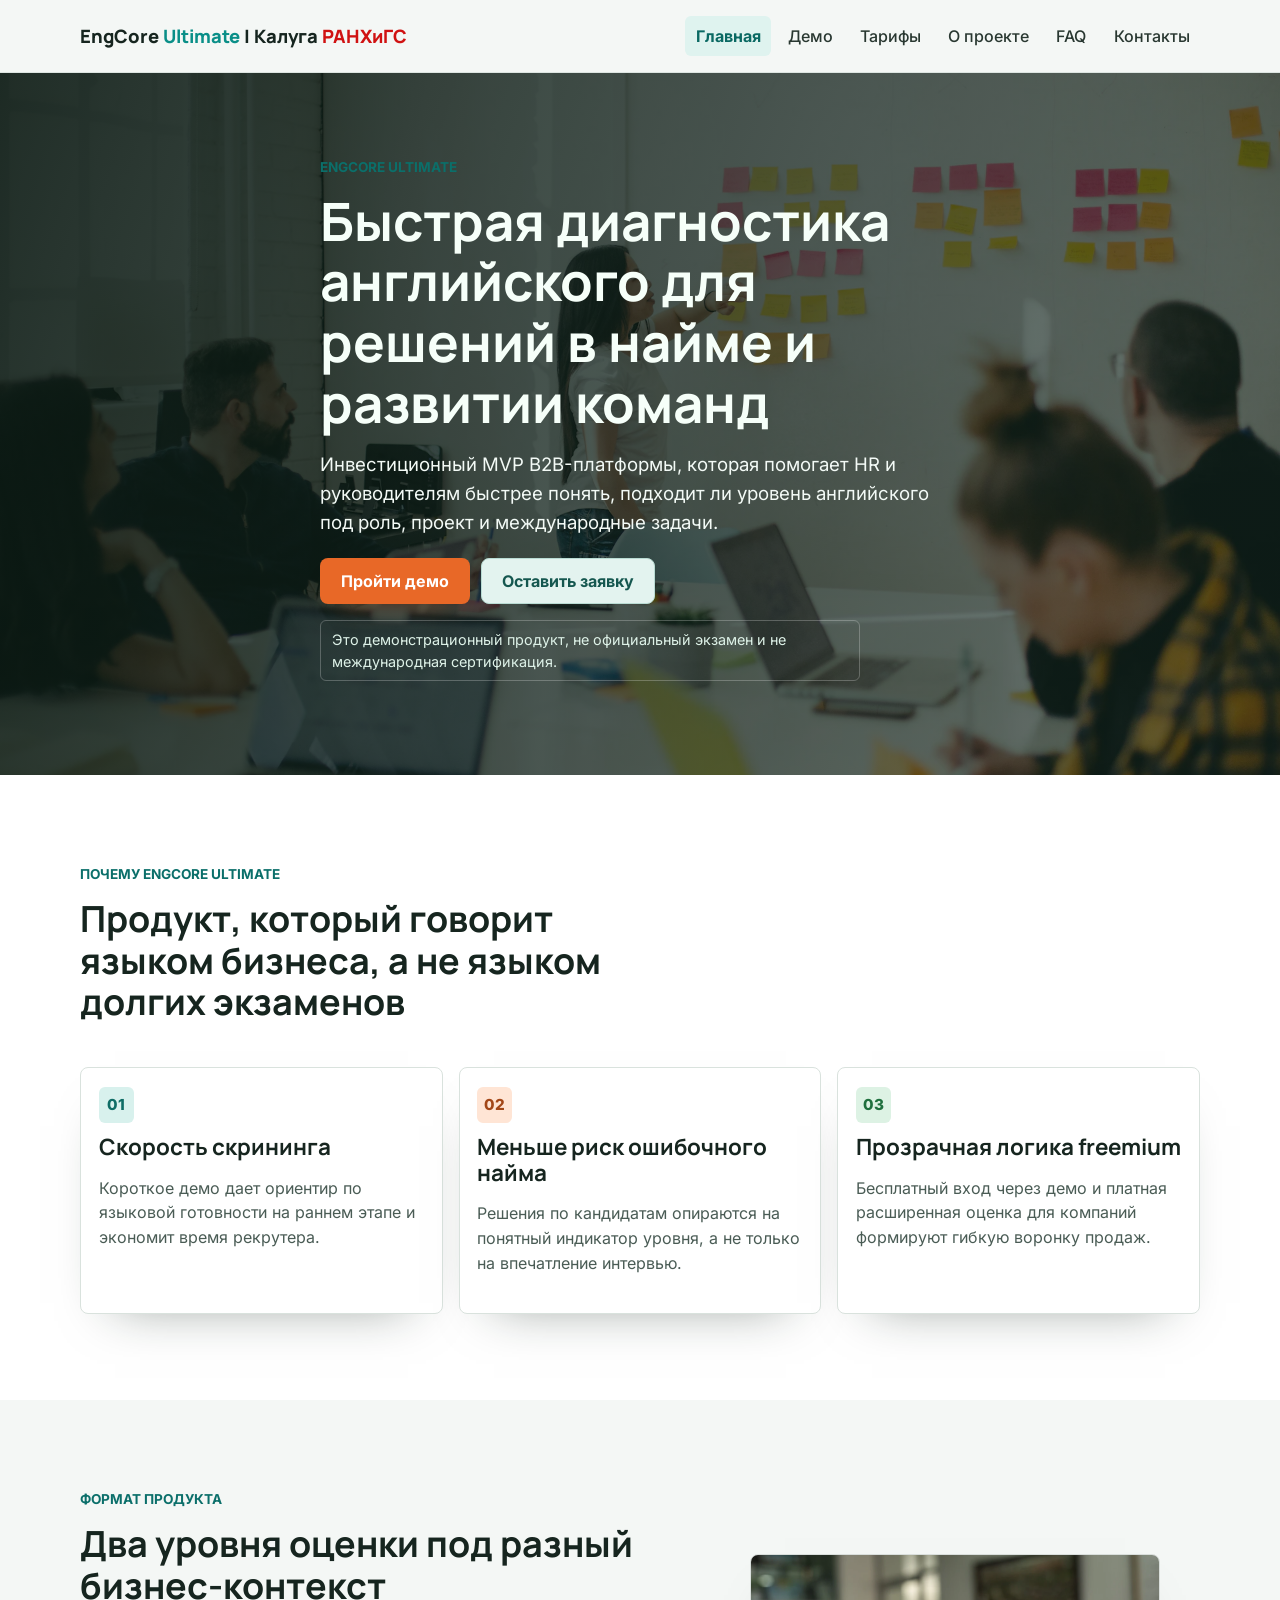
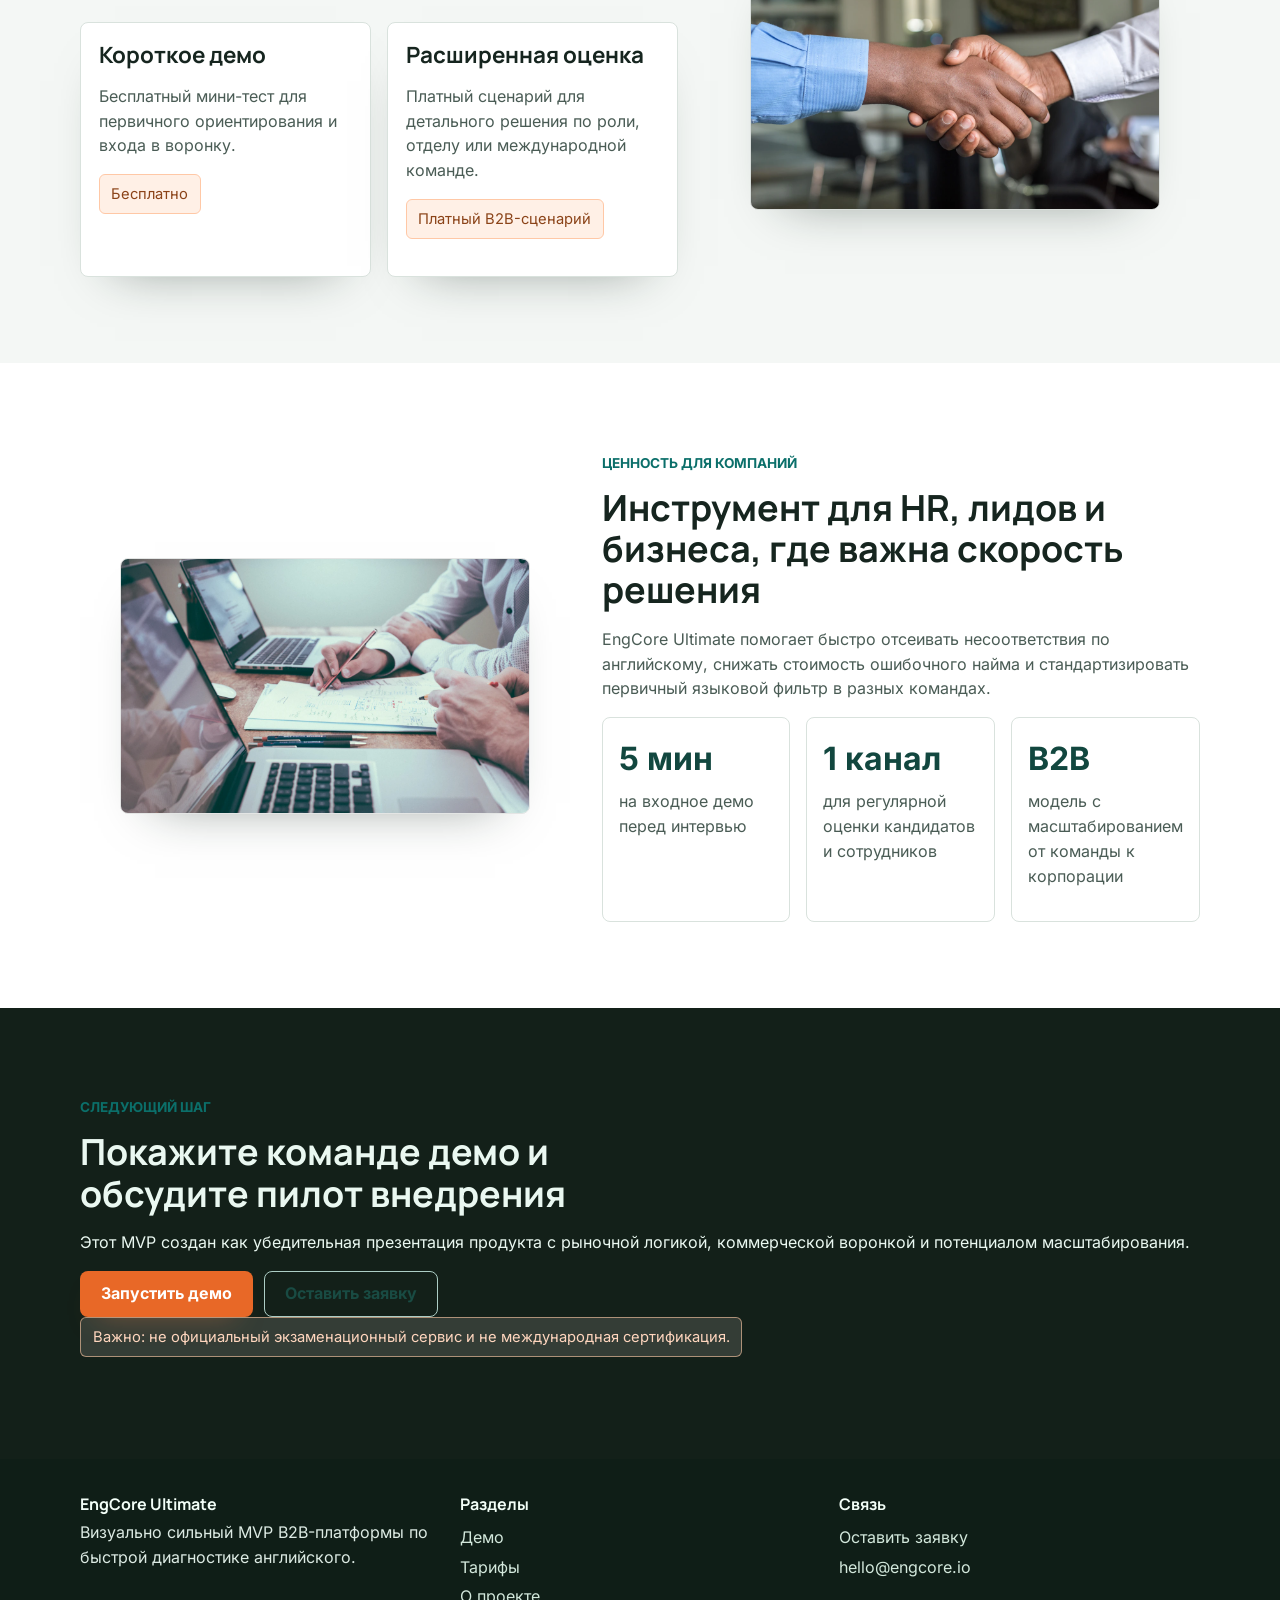
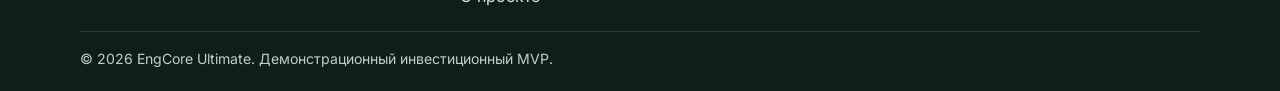
==== commit 5218e64a: "123" ====
--- a/index.html
+++ b/index.html
@@ -8,7 +8,7 @@
       name="description"
       content="EngCore Ultimate — визуально сильный MVP B2B-сервиса для быстрой диагностики английского у кандидатов и сотрудников."
     />
-    <link rel="stylesheet" href="assets/css/styles.css?v=20260410d" />
+    <link rel="stylesheet" href="assets/css/styles.css?v=20260410f" />
   </head>
   <body data-page="home">
     <header class="site-header">
@@ -36,7 +36,10 @@
       <section
         class="hero"
         style="
-          --hero-image: url('assets/img/hero-index.webp');
+          background-image: linear-gradient(110deg, rgba(10, 25, 18, 0.9), rgba(15, 38, 29, 0.56)),
+            url('assets/img/hero-index.webp');
+          --hero-position: 50% 32%;
+          --hero-position-mobile: 64% 34%;
         "
       >
         <div class="container hero__content" data-reveal>
@@ -106,7 +109,7 @@
               </article>
             </div>
           </div>
-          <figure class="media" data-reveal>
+          <figure class="media" data-reveal style="--media-position: 52% 40%">
             <img
               src="assets/img/index-hr-team.webp"
               alt="HR-команда обсуждает кандидатов"
@@ -119,7 +122,7 @@
 
       <section class="section section--alt">
         <div class="container split split--reverse">
-          <figure class="media" data-reveal>
+          <figure class="media" data-reveal style="--media-position: 50% 42%">
             <img
               src="assets/img/index-managers.webp"
               alt="Руководители анализируют отчеты по команде"
--- a/assets/css/styles.css
+++ b/assets/css/styles.css
@@ -325,10 +325,9 @@
   display: flex;
   align-items: flex-end;
   padding: clamp(3.5rem, 8vh, 5.5rem) 0;
-  background-image: linear-gradient(110deg, rgba(10, 25, 18, 0.9), rgba(15, 38, 29, 0.56)),
-    var(--hero-image);
+  background-image: linear-gradient(110deg, rgba(10, 25, 18, 0.9), rgba(15, 38, 29, 0.56));
   background-size: cover;
-  background-position: center;
+  background-position: var(--hero-position, center);
 }
 
 .hero--short {
@@ -450,7 +449,8 @@
 .media {
   border-radius: var(--radius);
   overflow: hidden;
-  min-height: 280px;
+  aspect-ratio: 16 / 10;
+  min-height: 0;
   border: 1px solid rgba(26, 41, 32, 0.12);
   box-shadow: var(--shadow);
 }
@@ -459,6 +459,7 @@
   width: 100%;
   height: 100%;
   object-fit: cover;
+  object-position: var(--media-position, center);
 }
 
 .kpis {
@@ -775,12 +776,14 @@
   border-radius: 8px;
   overflow: hidden;
   border: 1px solid rgba(26, 41, 32, 0.12);
+  aspect-ratio: 5 / 4;
 }
 
 .demo-image img {
   width: 100%;
   height: 100%;
   object-fit: cover;
+  object-position: var(--media-position, center);
 }
 
 .site-footer {
@@ -819,15 +822,10 @@
   color: #bbd3c7;
 }
 
-[data-reveal] {
-  opacity: 0;
-  transform: translateY(24px);
-  transition: opacity 460ms ease, transform 460ms ease;
-}
-
+[data-reveal],
 [data-reveal].is-visible {
   opacity: 1;
-  transform: translateY(0);
+  transform: none;
 }
 
 @media (max-width: 980px) {
@@ -843,6 +841,14 @@
   .demo-layout,
   .footer-grid {
     grid-template-columns: 1fr;
+  }
+
+  .split--reverse > :first-child {
+    order: 2;
+  }
+
+  .split--reverse > :last-child {
+    order: 1;
   }
 }
 
@@ -931,6 +937,7 @@
   .hero {
     min-height: 67vh;
     padding: 2.8rem 0;
+    background-position: var(--hero-position-mobile, var(--hero-position, center));
   }
 
   .hero--short {
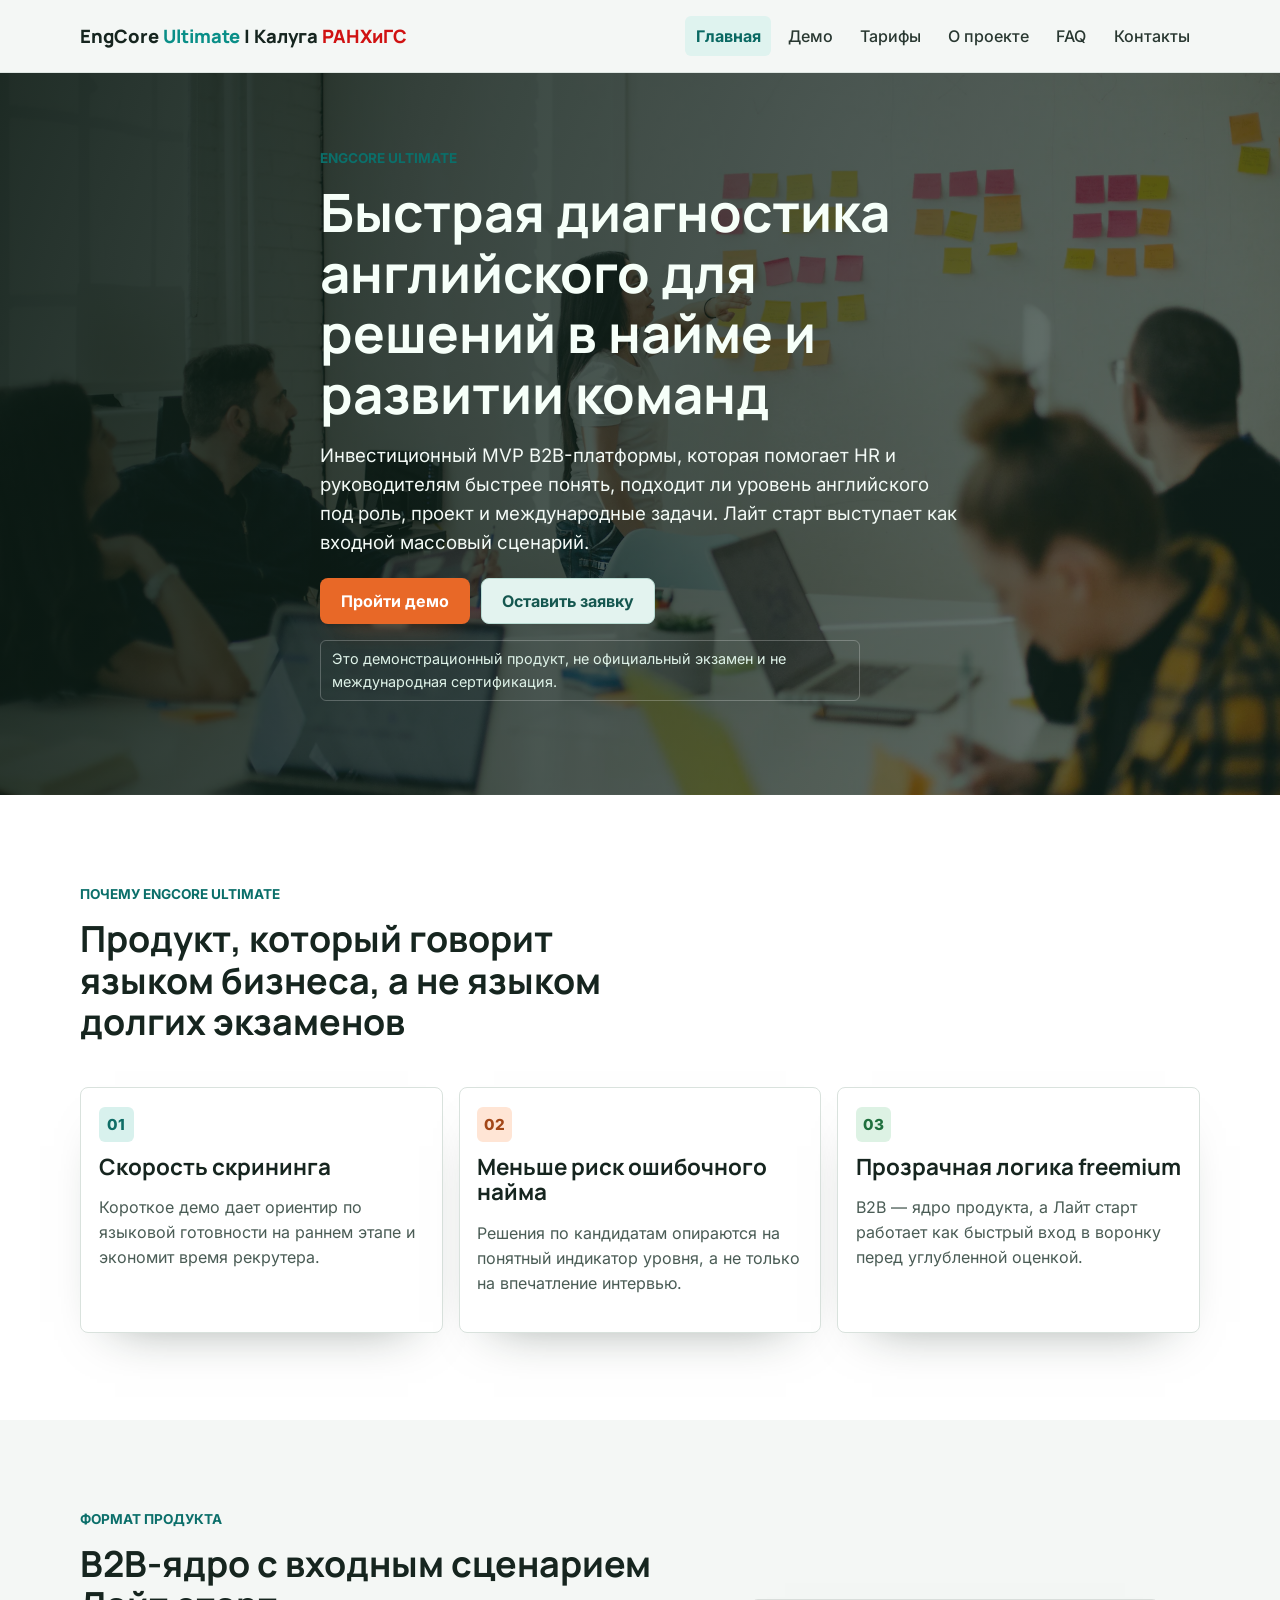
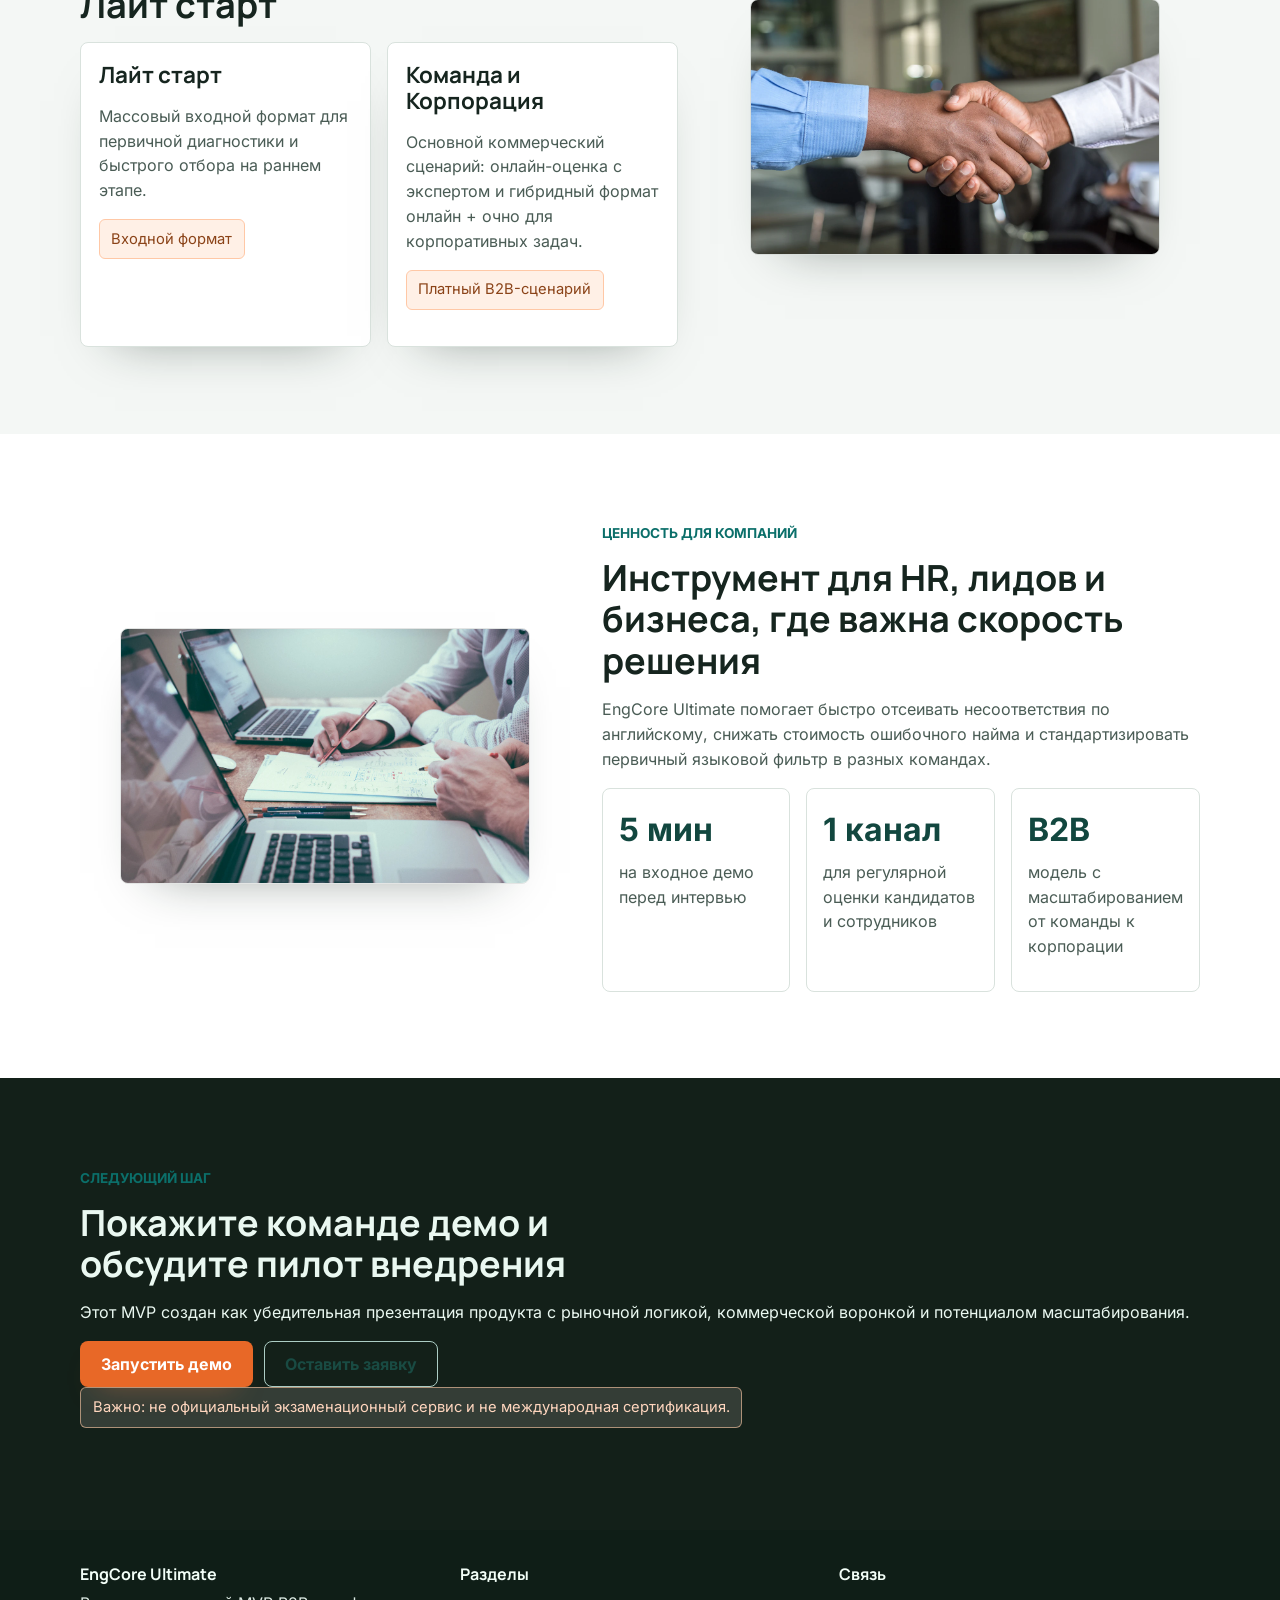
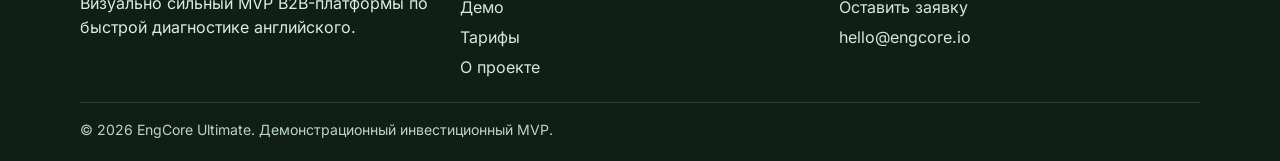
==== commit 5efbfe6b: "123" ====
--- a/index.html
+++ b/index.html
@@ -47,7 +47,7 @@
           <h1>Быстрая диагностика английского для решений в найме и развитии команд</h1>
           <p class="lead">
             Инвестиционный MVP B2B-платформы, которая помогает HR и руководителям быстрее понять, подходит ли уровень
-            английского под роль, проект и международные задачи.
+            английского под роль, проект и международные задачи. Лайт старт выступает как входной массовый сценарий.
           </p>
           <div class="hero-actions">
             <a class="btn btn-primary" href="demo.html">Пройти демо</a>
@@ -82,7 +82,7 @@
               <span class="feature-icon feature-icon--green">03</span>
               <h3>Прозрачная логика freemium</h3>
               <p class="text-muted">
-                Бесплатный вход через демо и платная расширенная оценка для компаний формируют гибкую воронку продаж.
+                B2B — ядро продукта, а Лайт старт работает как быстрый вход в воронку перед углубленной оценкой.
               </p>
             </article>
           </div>
@@ -93,17 +93,20 @@
         <div class="container split">
           <div data-reveal>
             <span class="eyebrow">Формат продукта</span>
-            <h2>Два уровня оценки под разный бизнес-контекст</h2>
+            <h2>B2B-ядро с входным сценарием Лайт старт</h2>
             <div class="grid grid-2">
               <article class="feature">
-                <h3>Короткое демо</h3>
-                <p class="text-muted">Бесплатный мини-тест для первичного ориентирования и входа в воронку.</p>
-                <p class="badge-disclaimer">Бесплатно</p>
+                <h3>Лайт старт</h3>
+                <p class="text-muted">
+                  Массовый входной формат для первичной диагностики и быстрого отбора на раннем этапе.
+                </p>
+                <p class="badge-disclaimer">Входной формат</p>
               </article>
               <article class="feature">
-                <h3>Расширенная оценка</h3>
+                <h3>Команда и Корпорация</h3>
                 <p class="text-muted">
-                  Платный сценарий для детального решения по роли, отделу или международной команде.
+                  Основной коммерческий сценарий: онлайн-оценка с экспертом и гибридный формат онлайн + очно для
+                  корпоративных задач.
                 </p>
                 <p class="badge-disclaimer">Платный B2B-сценарий</p>
               </article>
